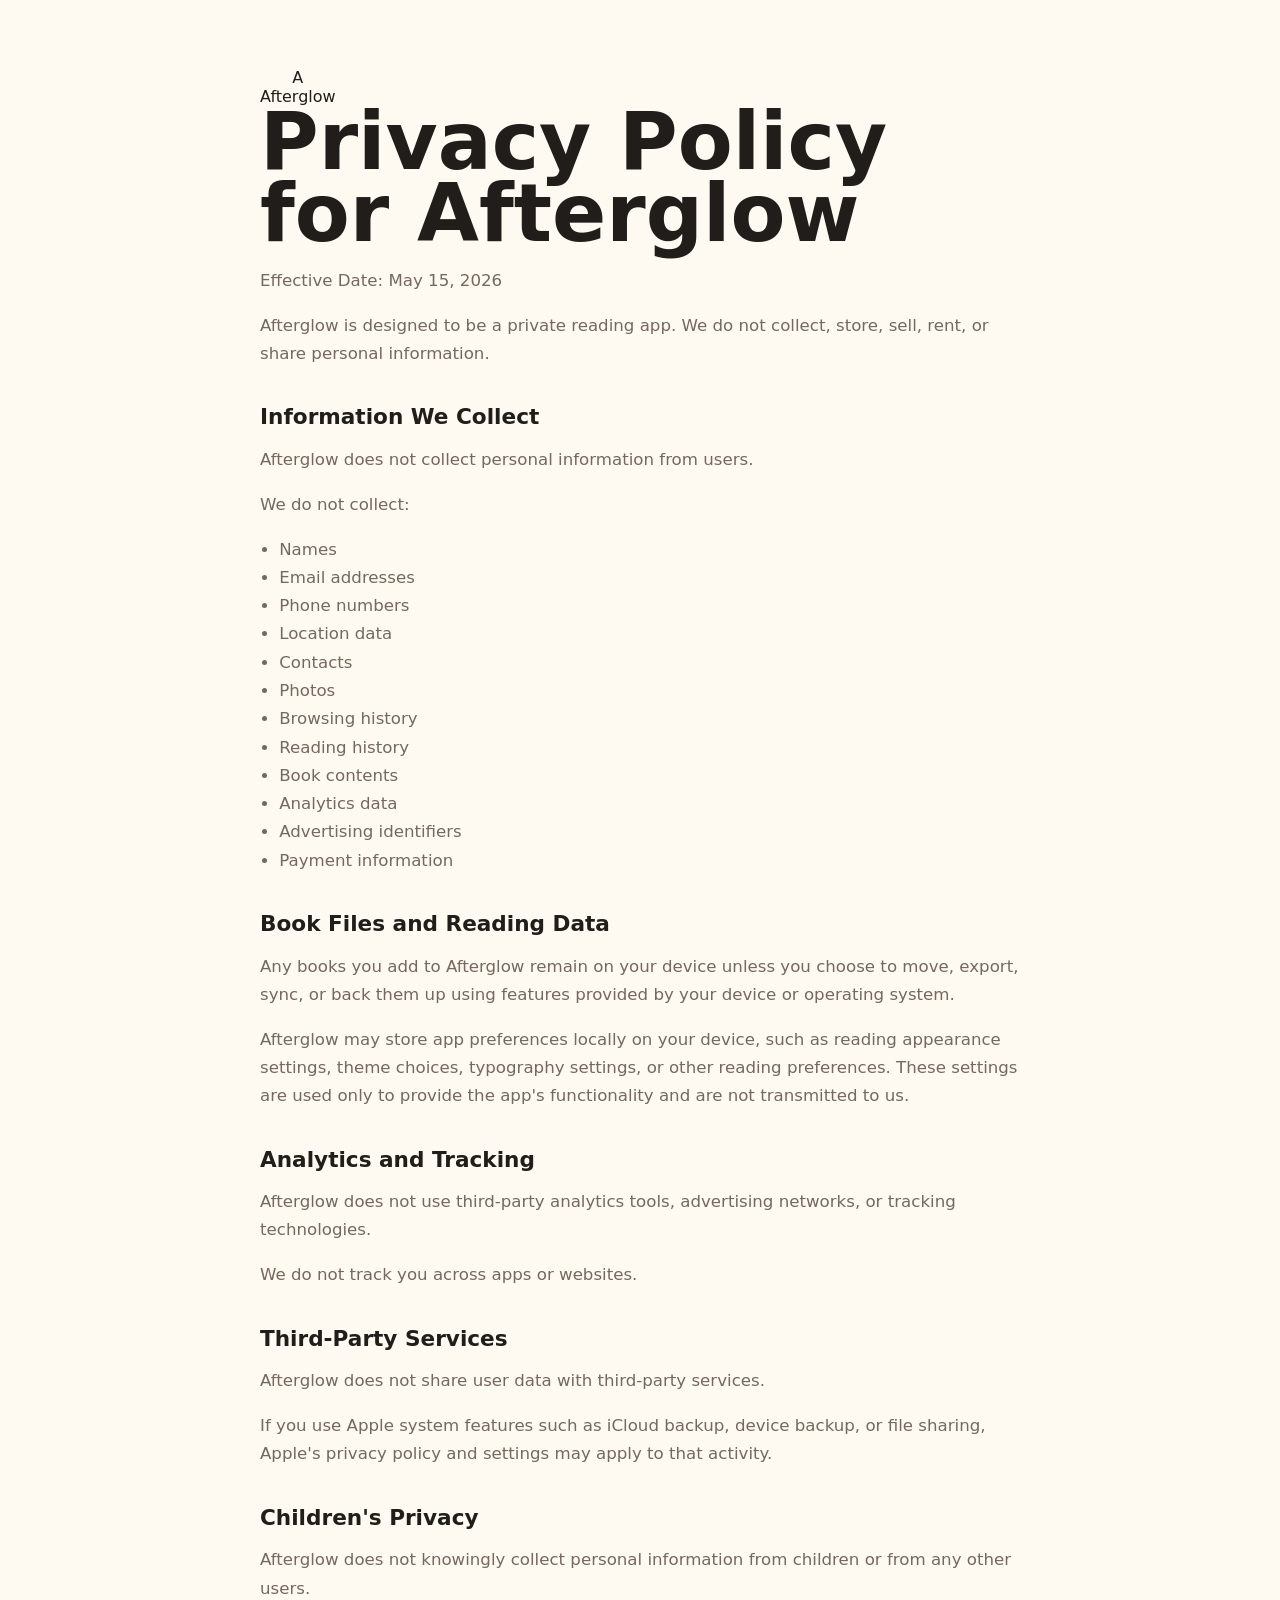
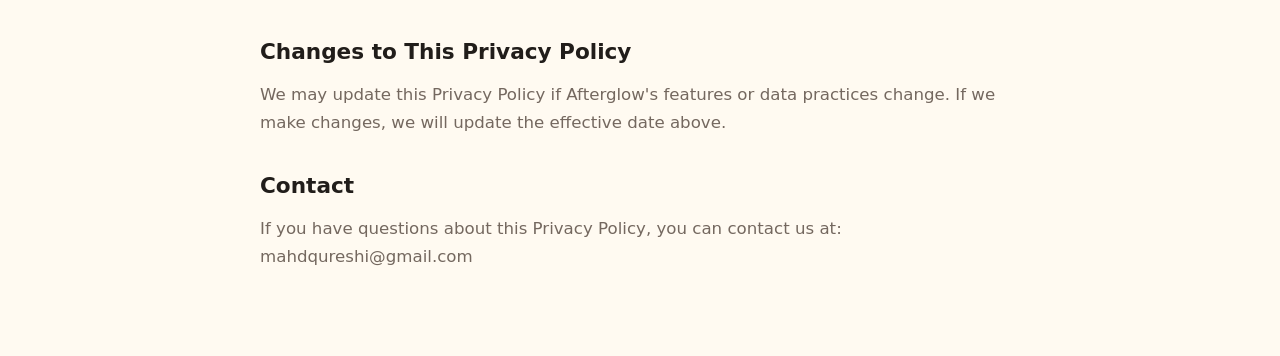
==== privacy.html @ 86fd2eb5 "First version" ====
<!doctype html>
<html lang="en">
  <head>
    <meta charset="utf-8">
    <meta name="viewport" content="width=device-width, initial-scale=1">
    <meta name="description" content="Privacy Policy for Afterglow.">
    <title>Privacy Policy - Afterglow</title>
    <link rel="stylesheet" href="styles.css">
    <style>
      body {
        background: #fffaf1;
      }

      .policy {
        width: min(760px, calc(100% - 32px));
        margin: 0 auto;
        padding: 68px 0;
      }

      .policy h1 {
        max-width: none;
        font-size: clamp(2.6rem, 8vw, 5rem);
      }

      .policy h2 {
        margin: 36px 0 10px;
        font-size: 1.35rem;
      }

      .policy p,
      .policy li {
        color: var(--muted);
        font-size: 1.04rem;
        line-height: 1.7;
      }

      .policy ul {
        padding-left: 1.2rem;
      }
    </style>
  </head>
  <body>
    <main class="policy">
      <a class="brand" href="/" aria-label="Afterglow home">
        <span class="brand-mark" aria-hidden="true">A</span>
        <span class="brand-name">Afterglow</span>
      </a>

      <h1>Privacy Policy for Afterglow</h1>
      <p>Effective Date: May 15, 2026</p>
      <p>
        Afterglow is designed to be a private reading app. We do not collect,
        store, sell, rent, or share personal information.
      </p>

      <h2>Information We Collect</h2>
      <p>Afterglow does not collect personal information from users.</p>
      <p>We do not collect:</p>
      <ul>
        <li>Names</li>
        <li>Email addresses</li>
        <li>Phone numbers</li>
        <li>Location data</li>
        <li>Contacts</li>
        <li>Photos</li>
        <li>Browsing history</li>
        <li>Reading history</li>
        <li>Book contents</li>
        <li>Analytics data</li>
        <li>Advertising identifiers</li>
        <li>Payment information</li>
      </ul>

      <h2>Book Files and Reading Data</h2>
      <p>
        Any books you add to Afterglow remain on your device unless you choose
        to move, export, sync, or back them up using features provided by your
        device or operating system.
      </p>
      <p>
        Afterglow may store app preferences locally on your device, such as
        reading appearance settings, theme choices, typography settings, or
        other reading preferences. These settings are used only to provide the
        app's functionality and are not transmitted to us.
      </p>

      <h2>Analytics and Tracking</h2>
      <p>
        Afterglow does not use third-party analytics tools, advertising
        networks, or tracking technologies.
      </p>
      <p>We do not track you across apps or websites.</p>

      <h2>Third-Party Services</h2>
      <p>Afterglow does not share user data with third-party services.</p>
      <p>
        If you use Apple system features such as iCloud backup, device backup,
        or file sharing, Apple's privacy policy and settings may apply to that
        activity.
      </p>

      <h2>Children's Privacy</h2>
      <p>
        Afterglow does not knowingly collect personal information from children
        or from any other users.
      </p>

      <h2>Changes to This Privacy Policy</h2>
      <p>
        We may update this Privacy Policy if Afterglow's features or data
        practices change. If we make changes, we will update the effective date
        above.
      </p>

      <h2>Contact</h2>
      <p>
        If you have questions about this Privacy Policy, you can contact us at:
        mahdqureshi@gmail.com
      </p>
    </main>
  </body>
</html>
---- styles.css ----
:root {
  color-scheme: light;
  --ink: #211d1a;
  --muted: #74685f;
  --paper: #fffaf1;
  --shell: #f5d9bd;
  --device-glow: #f8e1cb;
  --site-ink: #211d1a;
  --site-muted: #74685f;
  --site-accent: #2f766d;
  --chrome-bg: rgb(255 250 242 / 48%);
  --chrome-border: rgb(255 255 255 / 52%);
  --chrome-shadow: rgb(59 43 27 / 16%);
  --brand-mark-bg: #8f563c;
  --line: rgb(54 44 35 / 14%);
  --accent: #c75f3a;
  --accent-2: #2f766d;
  --shadow: 0 28px 80px rgb(66 44 24 / 18%);
  --radius-ios: 46px;
  font-family:
    Inter, ui-sans-serif, system-ui, -apple-system, BlinkMacSystemFont, "SF Pro Display",
    "Segoe UI", sans-serif;
}

* {
  box-sizing: border-box;
}

html {
  min-width: 320px;
  background: var(--shell);
  scroll-behavior: smooth;
  transition: background-color 320ms ease;
}

body {
  min-height: 100vh;
  margin: 0;
  color: var(--site-ink);
  background-color: var(--shell);
  transition: background-color 320ms ease, color 320ms ease;
}

a {
  color: inherit;
  text-decoration: none;
}

.page-shell {
  width: min(1180px, calc(100% - 32px));
  min-height: 100vh;
  margin: 0 auto;
  padding: 22px 0 28px;
}

.site-header {
  position: sticky;
  top: 16px;
  z-index: 20;
  display: flex;
  align-items: center;
  justify-content: space-between;
  width: min(620px, 100%);
  min-height: 58px;
  margin: 0 auto;
  padding: 6px 7px 6px 9px;
  border: 1px solid var(--chrome-border);
  border-radius: 999px;
  background:
    linear-gradient(180deg, rgb(255 255 255 / 18%), rgb(255 255 255 / 5%)),
    var(--chrome-bg);
  box-shadow:
    0 18px 48px var(--chrome-shadow),
    inset 0 1px 0 rgb(255 255 255 / 38%);
  transition: background-color 320ms ease, border-color 320ms ease, box-shadow 320ms ease;
  -webkit-backdrop-filter: blur(26px) saturate(1.35);
  backdrop-filter: blur(26px) saturate(1.35);
}

.brand,
.header-download,
.app-store-button {
  display: inline-flex;
  align-items: center;
}

.brand {
  display: grid;
  width: 38px;
  height: 38px;
  place-items: center;
  border-radius: 0;
}

.brand-logo {
  display: block;
  width: 34px;
  height: auto;
}

.header-download {
  gap: 7px;
  min-height: 42px;
  padding: 0 17px;
  border-radius: 999px;
  color: #211d1a;
  font-size: 0.96rem;
  font-weight: 400;
  background: #fff;
  box-shadow: 0 10px 22px rgb(33 29 26 / 14%);
}

.hero {
  display: grid;
  grid-template-columns: 1fr;
  justify-items: center;
  gap: clamp(54px, 8vw, 92px);
  min-height: calc(100vh - 96px);
  padding: clamp(58px, 9vh, 96px) 0 0;
  text-align: center;
}

.device-stage {
  position: relative;
  display: grid;
  width: min(960px, 100%);
  min-height: clamp(620px, 64vw, 780px);
  margin-bottom: clamp(26px, 5vw, 78px);
  place-items: start center;
  cursor: default;
  -webkit-user-select: none;
  user-select: none;
}

.phone-shadow {
  position: absolute;
  top: 2%;
  z-index: 0;
  width: min(620px, 108vw);
  height: min(660px, 104vw);
  border-radius: 999px;
  background:
    radial-gradient(closest-side, color-mix(in srgb, var(--device-glow) 62%, transparent), transparent 74%);
  filter: blur(30px);
  opacity: 0.44;
  transform: translateY(62px);
}

.phone {
  position: relative;
  z-index: 2;
  width: min(390px, 80vw);
  aspect-ratio: 0.49;
  padding: 4px;
  border: 1px solid rgb(255 255 255 / 76%);
  border-radius: calc(var(--radius-ios) + 4px);
  background:
    linear-gradient(140deg, rgb(255 255 255 / 14%), rgb(255 255 255 / 30%)),
    linear-gradient(145deg, rgb(69 56 47 / 5%), rgb(255 255 255 / 40%));
  box-shadow: var(--shadow), inset 0 0 0 1px rgb(255 255 255 / 40%);
  cursor: default;
  -webkit-user-select: none;
  user-select: none;
}

.phone::before {
  position: absolute;
  top: 18px;
  left: 50%;
  z-index: 3;
  width: 94px;
  height: 27px;
  border-radius: 999px;
  background: rgb(24 22 21 / 0%);
  content: "";
  transform: translateX(-50%);
}

.phone-glass {
  position: relative;
  display: flex;
  flex-direction: column;
  height: 100%;
  overflow: hidden;
  border-radius: var(--radius-ios);
  background: var(--reader-bg, #f5d9bd);
  box-shadow: inset 0 0 0 1px rgb(54 44 35 / 10%);
  transition: background-color 320ms ease;
}

.reader-text p,
.site-footer p {
  margin: 0;
}

.reader-text {
  display: flex;
  align-items: flex-start;
  min-height: 100%;
  padding: 70px 25px 80px;
}

.reader-text p {
  color: var(--reader-ink, rgb(33 29 26 / 78%));
  font-family: ui-serif, Georgia, "Times New Roman", serif;
  font-size: .95rem;
  line-height: 1.7;
  transition: color 320ms ease;
}

.reader-text .word {
  display: inline-block;
  white-space: nowrap;
}

.reader-text .char {
  display: inline-block;
  opacity: 0;
  transform: translateY(0.55em);
  animation: typeIn 180ms cubic-bezier(0.2, 0.8, 0.2, 1) forwards;
}

.book-cover {
  position: absolute;
  right: -62px;
  bottom: 64px;
  z-index: 4;
  display: flex;
  flex-direction: column;
  justify-content: flex-end;
  width: 166px;
  aspect-ratio: 0.68;
  overflow: hidden;
  border-radius: 0;
  background:
    var(--cover-image, none) center / cover no-repeat,
    var(--cover-bg, #c9663d);
  box-shadow: 0 18px 38px rgb(41 31 25 / 36%);
  opacity: 0.98;
  transform: translateX(0) rotate(0.001deg);
  transform-origin: 50% 100%;
  cursor: default;
  pointer-events: none;
  -webkit-user-select: none;
  user-select: none;
}

.book-cover.is-changing {
  animation: coverSwap 620ms cubic-bezier(0.2, 0.8, 0.2, 1);
}

.cover-shine {
  position: absolute;
  inset: 0;
  background: rgb(255 255 255 / 10%);
  pointer-events: none;
}

.hero-copy {
  display: grid;
  justify-items: center;
  max-width: 610px;
}

.eyebrow {
  margin: 0 0 18px;
  color: var(--site-accent);
  font-size: 0.82rem;
  font-weight: 600;
  letter-spacing: 0.12em;
  text-transform: uppercase;
}

h1 {
  max-width: 11ch;
  margin: 0;
  font-size: clamp(4rem, 8vw, 7.4rem);
  font-weight: 600;
  line-height: 0.9;
  letter-spacing: 0;
}

.hero-deck {
  max-width: 34rem;
  margin: 24px 0 0;
  color: var(--site-muted);
  font-size: clamp(1.08rem, 1.8vw, 1.24rem);
  line-height: 1.55;
}

.download-panel {
  display: flex;
  align-items: center;
  justify-content: center;
  max-width: 460px;
  margin-top: 28px;
}

.qr-placeholder {
  position: relative;
  display: grid;
  flex: 0 0 auto;
  width: 118px;
  height: 118px;
  place-items: center;
  border: 1px solid rgb(33 29 26 / 12%);
  border-radius: 18px;
  background:
    linear-gradient(90deg, #211d1a 10px, transparent 10px) 12px 12px / 24px 24px,
    linear-gradient(#211d1a 10px, transparent 10px) 12px 12px / 24px 24px,
    #fffaf1;
}

.qr-placeholder span {
  position: absolute;
  width: 28px;
  height: 28px;
  border: 6px solid #211d1a;
  border-radius: 6px;
  background: #fffaf1;
}

.qr-placeholder span:nth-child(1) {
  top: 12px;
  left: 12px;
}

.qr-placeholder span:nth-child(2) {
  top: 12px;
  right: 12px;
}

.qr-placeholder span:nth-child(3) {
  bottom: 12px;
  left: 12px;
}

.qr-placeholder span:nth-child(4) {
  right: 20px;
  bottom: 20px;
  width: 18px;
  height: 18px;
  border-width: 5px;
}

.qr-placeholder strong {
  z-index: 1;
  padding: 5px 7px;
  border-radius: 9px;
  color: #fffaf1;
  font-size: 0.72rem;
  background: #211d1a;
}

.download-actions {
  display: flex;
  flex-wrap: wrap;
  align-items: center;
  justify-content: center;
  gap: 12px;
  min-width: 0;
}

.app-store-button {
  gap: 11px;
  min-height: 58px;
  padding: 0 18px;
  border-radius: 16px;
  color: #fffaf1;
  background: #211d1a;
  box-shadow: 0 12px 26px rgb(33 29 26 / 18%);
}

.app-store-button .apple {
  font-size: 1.7rem;
  line-height: 1;
}

.app-store-button small {
  display: block;
  color: rgb(255 250 241 / 74%);
  font-size: 0.68rem;
  font-weight: 600;
  line-height: 1;
}

.app-store-button span:last-child {
  font-size: 1.15rem;
  font-weight: 600;
  line-height: 1.08;
}

.faq {
  width: min(640px, 100%);
  margin: 0 auto;
  padding: clamp(128px, 16vw, 196px) 0 clamp(64px, 9vw, 104px);
}

.faq-heading {
  margin-bottom: clamp(28px, 4vw, 42px);
  text-align: center;
}

.faq h2 {
  max-width: none;
  margin: 0;
  color: var(--site-ink);
  font-size: clamp(3.1rem, 6vw, 4.35rem);
  font-weight: 400;
  line-height: 1;
  letter-spacing: 0;
}

.faq-list {
  display: grid;
}

.faq-list details {
  border-top: 1px solid color-mix(in srgb, var(--site-ink) 16%, transparent);
  overflow: hidden;
}

.faq-list details:last-child {
  border-bottom: 1px solid color-mix(in srgb, var(--site-ink) 16%, transparent);
}

.faq-list summary {
  position: relative;
  display: flex;
  align-items: center;
  min-height: 72px;
  padding: 20px 46px 20px 0;
  color: var(--site-ink);
  font-size: clamp(1.22rem, 2vw, 1.56rem);
  font-weight: 400;
  line-height: 1.2;
  cursor: pointer;
  list-style: none;
}

.faq-list summary::-webkit-details-marker {
  display: none;
}

.faq-list summary:focus-visible {
  outline: 2px solid var(--site-accent);
  outline-offset: 4px;
}

.faq-list summary::after {
  position: absolute;
  right: 2px;
  width: 9px;
  height: 9px;
  border-right: 1.5px solid currentColor;
  border-bottom: 1.5px solid currentColor;
  content: "";
  opacity: 0.58;
  transform: translateY(-1px) rotate(-45deg);
  transition: transform 180ms ease;
}

.faq-list details[open] summary::after {
  transform: translateY(-4px) rotate(45deg);
}

.faq-list details p {
  max-width: 64ch;
  margin: 0;
  padding: 0 46px 24px 0;
  color: var(--site-muted);
  font-size: 1rem;
  line-height: 1.6;
}

.qr-section {
  display: grid;
  place-items: center;
  padding: clamp(72px, 11vw, 126px) 0 clamp(82px, 12vw, 144px);
}

.site-footer {
  display: flex;
  justify-content: space-between;
  gap: 16px;
  padding: 12px 0 0;
  color: var(--site-muted);
  font-size: 0.9rem;
}

.site-footer a {
  text-decoration: underline;
  text-underline-offset: 4px;
}

@keyframes typeIn {
  to {
    opacity: 1;
    transform: translateY(0);
  }
}

@keyframes coverSwap {
  0% {
    opacity: 0;
    transform: translateX(76px) scale(0.96);
  }

  42% {
    opacity: 1;
  }

  100% {
    opacity: 0.98;
    transform: translateX(0) scale(1);
  }
}

@media (prefers-reduced-motion: reduce) {
  *,
  *::before,
  *::after {
    scroll-behavior: auto !important;
    transition-duration: 0.01ms !important;
    animation-duration: 0.01ms !important;
    animation-iteration-count: 1 !important;
  }
}

@media (max-width: 900px) {
  .page-shell {
    width: min(100% - 24px, 680px);
    padding-top: 12px;
  }

  .hero {
    gap: 52px;
    padding-top: 52px;
  }

  .device-stage {
    min-height: 670px;
    place-items: start center;
  }

  h1 {
    max-width: 10ch;
  }

  .faq h2 {
    max-width: none;
  }
}

@media (max-width: 560px) {
  .site-header {
    top: 10px;
    min-height: 54px;
    width: min(100%, 360px);
  }

  .header-download {
    min-height: 38px;
    padding: 0 13px;
    font-size: 0.9rem;
  }

  .hero {
    min-height: auto;
    gap: 46px;
    padding-top: 46px;
  }

  h1 {
    font-size: clamp(3.05rem, 15.5vw, 4.15rem);
  }

  .hero-deck {
    margin-top: 20px;
  }

  .download-panel {
    max-width: 100%;
  }

  .download-actions {
    width: 100%;
  }

  .app-store-button {
    min-height: 54px;
  }

  .device-stage {
    min-height: 710px;
    margin-bottom: 34px;
  }

  .qr-placeholder {
    width: 132px;
    height: 132px;
    min-height: 0;
    background-size: 28px 28px;
  }

  .phone {
    width: min(320px, 90vw);
  }

  .book-cover {
    right: -24px;
    bottom: 52px;
    width: 132px;
  }

  .reader-text p {
    font-size: 1.08rem;
  }

  .faq-list summary {
    min-height: 58px;
    padding: 16px 34px 16px 0;
  }

  .faq-list summary::after {
    right: 2px;
  }

  .faq-list details p {
    padding: 0 34px 20px 0;
  }

  .site-footer {
    flex-direction: column;
  }
}
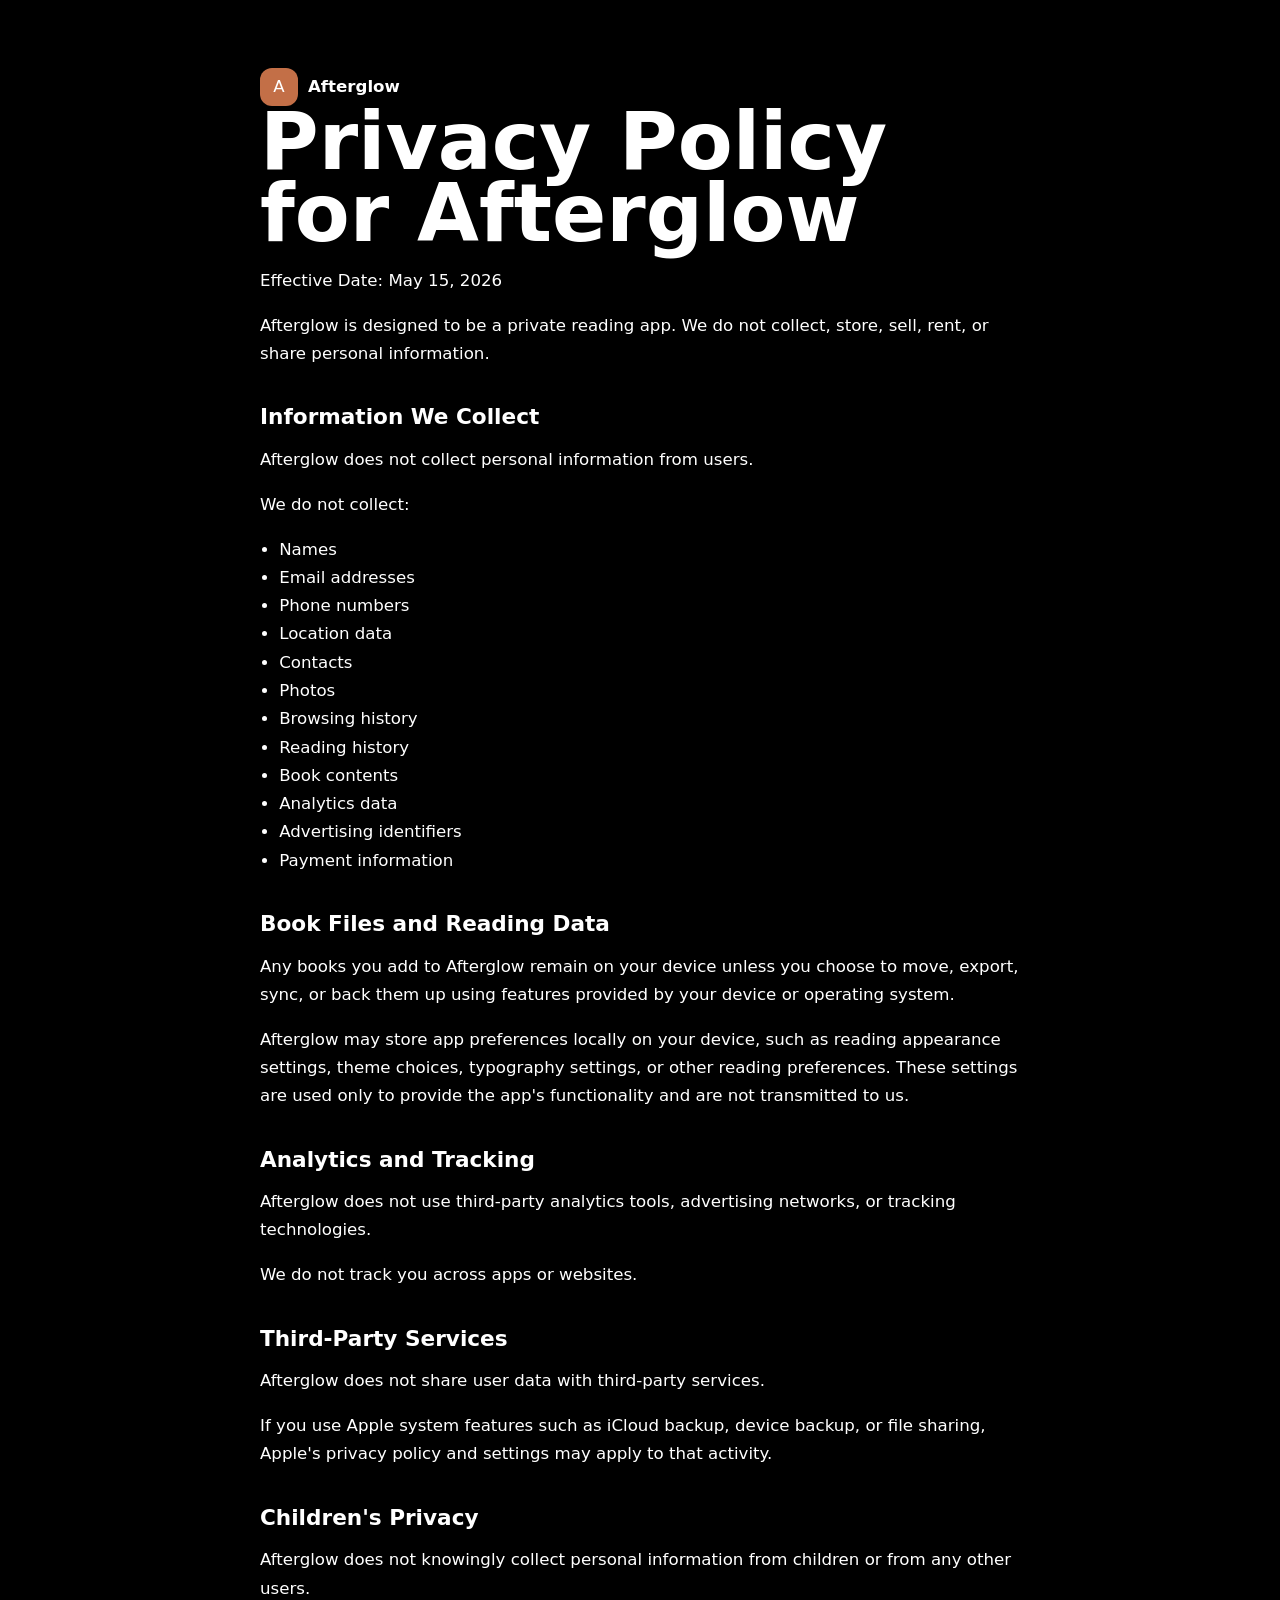
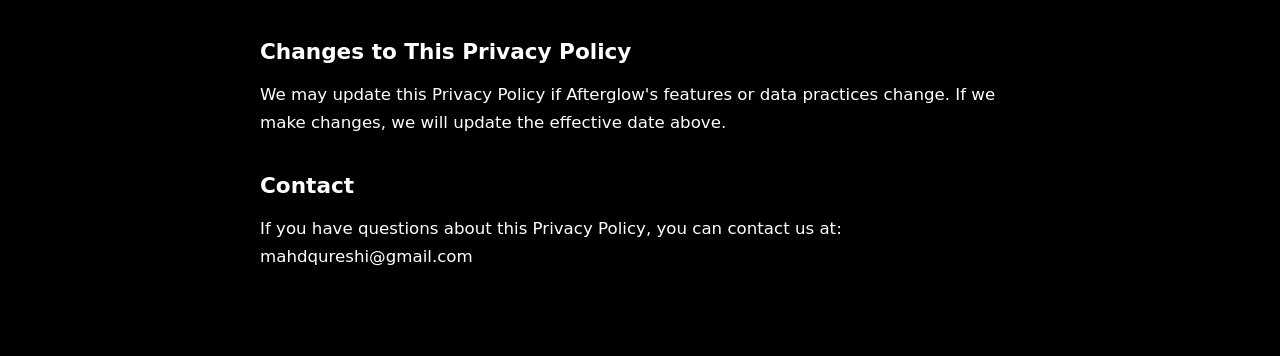
==== commit e9dbc414: "Cleaned up" ====
--- a/privacy.html
+++ b/privacy.html
@@ -8,7 +8,8 @@
     <link rel="stylesheet" href="styles.css">
     <style>
       body {
-        background: #fffaf1;
+        color: #fff;
+        background: #000;
       }
 
       .policy {
@@ -19,19 +20,46 @@
 
       .policy h1 {
         max-width: none;
+        color: #fff;
         font-size: clamp(2.6rem, 8vw, 5rem);
       }
 
       .policy h2 {
         margin: 36px 0 10px;
+        color: #fff;
         font-size: 1.35rem;
       }
 
+      .policy a,
       .policy p,
       .policy li {
-        color: var(--muted);
+        color: #fff;
         font-size: 1.04rem;
         line-height: 1.7;
+      }
+
+      .policy .brand {
+        width: auto;
+        height: auto;
+        grid-template-columns: auto auto;
+        gap: 10px;
+        justify-content: start;
+        color: #fff;
+      }
+
+      .policy .brand-mark {
+        display: grid;
+        width: 38px;
+        height: 38px;
+        place-items: center;
+        border-radius: 12px;
+        color: #fff;
+        background: var(--brand-mark-bg);
+      }
+
+      .policy .brand-name {
+        color: #fff;
+        font-weight: 600;
       }
 
       .policy ul {
--- a/styles.css
+++ b/styles.css
@@ -3,15 +3,19 @@
   --ink: #211d1a;
   --muted: #74685f;
   --paper: #fffaf1;
-  --shell: #f5d9bd;
-  --device-glow: #f8e1cb;
-  --site-ink: #211d1a;
-  --site-muted: #74685f;
-  --site-accent: #2f766d;
-  --chrome-bg: rgb(255 250 242 / 48%);
-  --chrome-border: rgb(255 255 255 / 52%);
-  --chrome-shadow: rgb(59 43 27 / 16%);
-  --brand-mark-bg: #8f563c;
+  --shell: color-mix(in srgb, #001c4a 78%, #000 22%);
+  --page-fade-start: 760px;
+  --page-fade-end: 1120px;
+  --device-glow: rgb(97 135 210);
+  --device-glow-soft: rgb(97 135 210 / 22%);
+  --device-glow-core: rgb(97 135 210 / 32%);
+  --site-ink: #fbf7ef;
+  --site-muted: rgb(251 247 239 / 72%);
+  --site-accent: #f0b878;
+  --chrome-bg: rgb(31 27 39 / 46%);
+  --chrome-border: rgb(255 255 255 / 18%);
+  --chrome-shadow: rgb(0 0 0 / 28%);
+  --brand-mark-bg: #c36f47;
   --line: rgb(54 44 35 / 14%);
   --accent: #c75f3a;
   --accent-2: #2f766d;
@@ -28,17 +32,22 @@
 
 html {
   min-width: 320px;
-  background: var(--shell);
-  scroll-behavior: smooth;
-  transition: background-color 320ms ease;
+  background: #000;
 }
 
 body {
   min-height: 100vh;
   margin: 0;
   color: var(--site-ink);
-  background-color: var(--shell);
-  transition: background-color 320ms ease, color 320ms ease;
+  background:
+    linear-gradient(
+      180deg,
+      var(--shell) 0,
+      color-mix(in srgb, var(--shell) 86%, #000 14%) var(--page-fade-start),
+      #000 var(--page-fade-end),
+      #000 100%
+    );
+  transition: color 320ms ease;
 }
 
 a {
@@ -94,7 +103,7 @@
 
 .brand-logo {
   display: block;
-  width: 34px;
+  width: 24px;
   height: auto;
 }
 
@@ -123,6 +132,7 @@
 .device-stage {
   position: relative;
   display: grid;
+  isolation: isolate;
   width: min(960px, 100%);
   min-height: clamp(620px, 64vw, 780px);
   margin-bottom: clamp(26px, 5vw, 78px);
@@ -133,23 +143,13 @@
 }
 
 .phone-shadow {
-  position: absolute;
-  top: 2%;
-  z-index: 0;
-  width: min(620px, 108vw);
-  height: min(660px, 104vw);
-  border-radius: 999px;
-  background:
-    radial-gradient(closest-side, color-mix(in srgb, var(--device-glow) 62%, transparent), transparent 74%);
-  filter: blur(30px);
-  opacity: 0.44;
-  transform: translateY(62px);
+  display: none;
 }
 
 .phone {
   position: relative;
   z-index: 2;
-  width: min(390px, 80vw);
+  width: min(430px, 84vw);
   aspect-ratio: 0.49;
   padding: 4px;
   border: 1px solid rgb(255 255 255 / 76%);
@@ -183,7 +183,7 @@
   height: 100%;
   overflow: hidden;
   border-radius: var(--radius-ios);
-  background: var(--reader-bg, #f5d9bd);
+  background: var(--reader-bg, #001c4a);
   box-shadow: inset 0 0 0 1px rgb(54 44 35 / 10%);
   transition: background-color 320ms ease;
 }
@@ -194,18 +194,20 @@
 }
 
 .reader-text {
-  display: flex;
-  align-items: flex-start;
+  position: relative;
   min-height: 100%;
-  padding: 70px 25px 80px;
 }
 
 .reader-text p {
-  color: var(--reader-ink, rgb(33 29 26 / 78%));
+  position: absolute;
+  inset: 70px 25px 80px;
+  color: var(--reader-ink, #8fb9ff);
   font-family: ui-serif, Georgia, "Times New Roman", serif;
   font-size: .95rem;
   line-height: 1.7;
   transition: color 320ms ease;
+  backface-visibility: hidden;
+  will-change: opacity, transform, filter;
 }
 
 .reader-text .word {
@@ -213,22 +215,20 @@
   white-space: nowrap;
 }
 
-.reader-text .char {
-  display: inline-block;
+.reader-text p.is-initial .word {
   opacity: 0;
-  transform: translateY(0.55em);
-  animation: typeIn 180ms cubic-bezier(0.2, 0.8, 0.2, 1) forwards;
+  animation: wordFade 560ms cubic-bezier(0.2, 0.7, 0.2, 1) forwards;
 }
 
 .book-cover {
   position: absolute;
   right: -62px;
-  bottom: 64px;
+  bottom: -24px;
   z-index: 4;
   display: flex;
   flex-direction: column;
   justify-content: flex-end;
-  width: 166px;
+  width: 180px;
   aspect-ratio: 0.68;
   overflow: hidden;
   border-radius: 0;
@@ -237,16 +237,15 @@
     var(--cover-bg, #c9663d);
   box-shadow: 0 18px 38px rgb(41 31 25 / 36%);
   opacity: 0.98;
-  transform: translateX(0) rotate(0.001deg);
+  transform: translate3d(0, 0, 0) scale(1);
   transform-origin: 50% 100%;
+  filter: blur(0);
+  backface-visibility: hidden;
   cursor: default;
   pointer-events: none;
+  will-change: transform, opacity, filter;
   -webkit-user-select: none;
   user-select: none;
-}
-
-.book-cover.is-changing {
-  animation: coverSwap 620ms cubic-bezier(0.2, 0.8, 0.2, 1);
 }
 
 .cover-shine {
@@ -260,15 +259,6 @@
   display: grid;
   justify-items: center;
   max-width: 610px;
-}
-
-.eyebrow {
-  margin: 0 0 18px;
-  color: var(--site-accent);
-  font-size: 0.82rem;
-  font-weight: 600;
-  letter-spacing: 0.12em;
-  text-transform: uppercase;
 }
 
 h1 {
@@ -294,62 +284,6 @@
   justify-content: center;
   max-width: 460px;
   margin-top: 28px;
-}
-
-.qr-placeholder {
-  position: relative;
-  display: grid;
-  flex: 0 0 auto;
-  width: 118px;
-  height: 118px;
-  place-items: center;
-  border: 1px solid rgb(33 29 26 / 12%);
-  border-radius: 18px;
-  background:
-    linear-gradient(90deg, #211d1a 10px, transparent 10px) 12px 12px / 24px 24px,
-    linear-gradient(#211d1a 10px, transparent 10px) 12px 12px / 24px 24px,
-    #fffaf1;
-}
-
-.qr-placeholder span {
-  position: absolute;
-  width: 28px;
-  height: 28px;
-  border: 6px solid #211d1a;
-  border-radius: 6px;
-  background: #fffaf1;
-}
-
-.qr-placeholder span:nth-child(1) {
-  top: 12px;
-  left: 12px;
-}
-
-.qr-placeholder span:nth-child(2) {
-  top: 12px;
-  right: 12px;
-}
-
-.qr-placeholder span:nth-child(3) {
-  bottom: 12px;
-  left: 12px;
-}
-
-.qr-placeholder span:nth-child(4) {
-  right: 20px;
-  bottom: 20px;
-  width: 18px;
-  height: 18px;
-  border-width: 5px;
-}
-
-.qr-placeholder strong {
-  z-index: 1;
-  padding: 5px 7px;
-  border-radius: 9px;
-  color: #fffaf1;
-  font-size: 0.72rem;
-  background: #211d1a;
 }
 
 .download-actions {
@@ -479,6 +413,16 @@
   padding: clamp(72px, 11vw, 126px) 0 clamp(82px, 12vw, 144px);
 }
 
+.qr-code {
+  display: block;
+  width: min(220px, 58vw);
+  height: auto;
+  padding: 12px;
+  border-radius: 24px;
+  background: #fff;
+  box-shadow: 0 24px 70px rgb(0 0 0 / 42%);
+}
+
 .site-footer {
   display: flex;
   justify-content: space-between;
@@ -493,26 +437,83 @@
   text-underline-offset: 4px;
 }
 
-@keyframes typeIn {
+.temp-site {
+  --site-muted: rgb(251 247 239 / 62%);
+  min-height: 100vh;
+  color: var(--site-ink);
+  background: #000;
+}
+
+.temp-shell {
+  display: grid;
+  width: min(1180px, calc(100% - 32px));
+  min-height: 100vh;
+  margin: 0 auto;
+  padding: 28px 0;
+  grid-template-rows: 1fr auto;
+}
+
+.temp-main {
+  display: grid;
+  min-height: 0;
+  place-items: center;
+}
+
+.temp-app-lockup {
+  position: relative;
+  display: grid;
+  justify-items: center;
+  gap: 28px;
+  padding: 72px 0;
+  isolation: isolate;
+}
+
+.temp-icon-glow {
+  position: absolute;
+  top: 50%;
+  left: 50%;
+  z-index: -1;
+  width: min(540px, 96vw);
+  aspect-ratio: 1;
+  border-radius: 999px;
+  background:
+    radial-gradient(circle, rgb(255 56 36 / 78%) 0 13%, rgb(232 14 10 / 54%) 31%, rgb(139 0 0 / 30%) 55%, transparent 76%);
+  filter: blur(24px);
+  transform: translate(-50%, -58%);
+}
+
+.temp-app-icon {
+  display: block;
+  width: min(224px, 52vw);
+  height: auto;
+  border-radius: 24%;
+  box-shadow:
+    0 36px 90px rgb(0 0 0 / 72%),
+    0 0 88px rgb(255 33 33 / 42%);
+}
+
+.temp-headline {
+  max-width: 11ch;
+  margin: 0;
+  color: #fff;
+  font-size: clamp(2.6rem, 7vw, 3.8rem);
+  line-height: 0.95;
+  text-align: center;
+}
+
+.temp-download {
+  min-height: 44px;
+  padding: 0 19px;
+}
+
+.temp-footer {
+  width: 100%;
+  justify-content: center;
+}
+
+@keyframes wordFade {
   to {
     opacity: 1;
-    transform: translateY(0);
-  }
-}
-
-@keyframes coverSwap {
-  0% {
-    opacity: 0;
-    transform: translateX(76px) scale(0.96);
-  }
-
-  42% {
-    opacity: 1;
-  }
-
-  100% {
-    opacity: 0.98;
-    transform: translateX(0) scale(1);
   }
 }
 
@@ -596,21 +597,18 @@
     margin-bottom: 34px;
   }
 
-  .qr-placeholder {
-    width: 132px;
-    height: 132px;
-    min-height: 0;
-    background-size: 28px 28px;
+  .qr-code {
+    width: min(200px, 64vw);
   }
 
   .phone {
-    width: min(320px, 90vw);
+    width: min(342px, 92vw);
   }
 
   .book-cover {
     right: -24px;
-    bottom: 52px;
-    width: 132px;
+    bottom: 28px;
+    width: 142px;
   }
 
   .reader-text p {
@@ -633,4 +631,22 @@
   .site-footer {
     flex-direction: column;
   }
-}
+
+  .temp-shell {
+    width: min(100% - 24px, 680px);
+    padding: 20px 0 24px;
+  }
+
+  .temp-app-lockup {
+    gap: 24px;
+    padding: 52px 0;
+  }
+
+  .temp-app-icon {
+    width: min(190px, 58vw);
+  }
+
+  .temp-headline {
+    font-size: clamp(2.35rem, 12vw, 3.65rem);
+  }
+}
